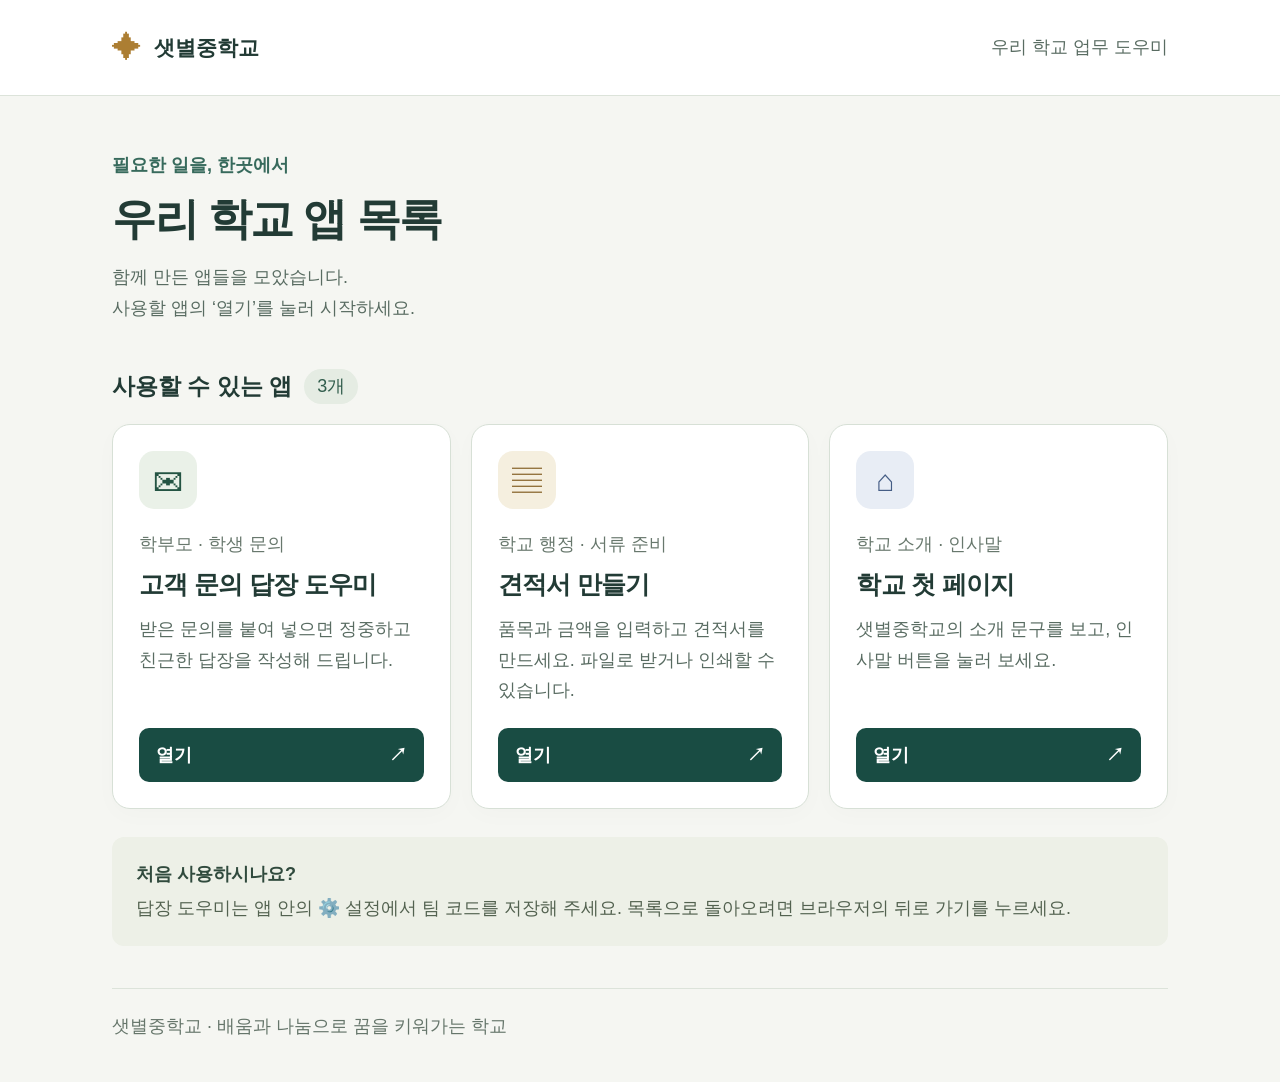
==== index.html @ c0910dc5 "Add school app catalog and three standalone apps" ====
<!doctype html>
<html lang="ko">
<head>
  <meta charset="utf-8">
  <meta name="viewport" content="width=device-width, initial-scale=1">
  <meta name="theme-color" content="#194c43">
  <title>앱 목록 · 샛별중학교</title>
  <!-- 설치 없이 이 파일과 각 앱 폴더만으로 열립니다. -->
  <style>
    *{box-sizing:border-box}body{margin:0;background:#f5f6f2;color:#223b35;font-family:"맑은 고딕","Apple SD Gothic Neo",sans-serif;font-size:18px;line-height:1.7}header{border-bottom:1px solid #dce3da;background:#fff}.bar{max-width:1120px;margin:auto;padding:22px 32px;display:flex;gap:12px;align-items:center}.mark{font-size:30px;color:#ac7e33}.bar strong{font-size:21px}.bar>span:last-child{margin-left:auto;color:#596c62}main{max-width:1120px;margin:auto;padding:54px 32px 40px}.eyebrow{color:#376a5c;font-weight:700;margin:0 0 8px}h1{font-size:44px;line-height:1.35;letter-spacing:-1.5px;margin:0 0 14px}.lead{color:#596c62;margin:0;max-width:660px}.section-head{display:flex;align-items:center;gap:12px;margin:44px 0 18px}h2{font-size:23px;margin:0}.count{background:#e5ece3;color:#315d4c;border-radius:30px;padding:2px 13px}.apps{display:grid;grid-template-columns:repeat(3,minmax(0,1fr));gap:20px}.app{background:white;border:1px solid #d7e0d6;border-radius:18px;padding:26px;display:flex;flex-direction:column;min-width:0;box-shadow:0 6px 24px #28463905}.icon{display:flex;align-items:center;justify-content:center;width:58px;height:58px;border-radius:15px;background:#eaf1e8;color:#245443;font-size:30px}.app:nth-child(2) .icon{background:#f5efdf;color:#856126}.app:nth-child(3) .icon{background:#e8edf5;color:#455d85}.category{font-size:18px;color:#68786d;margin:20px 0 6px}h3{font-size:25px;line-height:1.45;letter-spacing:-.7px;margin:0}.description{color:#596c62;margin:12px 0 22px;flex:1}.open{display:flex;align-items:center;justify-content:space-between;gap:12px;min-height:54px;padding:10px 17px;border-radius:10px;background:#194c43;color:#fff;text-decoration:none;font-size:18px;font-weight:700}.open:hover{background:#286354}.open:focus-visible{outline:3px solid #b57423;outline-offset:4px}.note{padding:22px 24px;background:#edf0e7;border-radius:12px;margin-top:28px;color:#536250}.note strong{display:block;color:#304a3d}footer{color:#66766b;border-top:1px solid #dce3da;margin-top:42px;padding-top:22px;font-size:18px}.note p{margin:4px 0 0}@media(max-width:850px){.apps{grid-template-columns:1fr}.app{padding:24px}.description{margin-bottom:20px}main{padding-top:34px}}@media(max-width:480px){.bar{padding:16px 20px;flex-wrap:wrap}.bar>span:last-child{margin-left:0;width:100%}main{padding:30px 20px}h1{font-size:34px}.section-head{margin-top:30px}.note{padding:20px}.app{padding:22px}}
  </style>
</head>
<body>
  <header><div class="bar"><span class="mark" aria-hidden="true">✦</span><strong>샛별중학교</strong><span>우리 학교 업무 도우미</span></div></header>
  <main>
    <p class="eyebrow">필요한 일을, 한곳에서</p>
    <h1>우리 학교 앱 목록</h1>
    <p class="lead">함께 만든 앱들을 모았습니다.<br>사용할 앱의 ‘열기’를 눌러 시작하세요.</p>
    <div class="section-head"><h2>사용할 수 있는 앱</h2><span class="count">3개</span></div>
    <nav class="apps" aria-label="학교 앱 목록">
      <article class="app"><div class="icon" aria-hidden="true">✉</div><p class="category">학부모 · 학생 문의</p><h3>고객 문의 답장 도우미</h3><p class="description">받은 문의를 붙여 넣으면 정중하고 친근한 답장을 작성해 드립니다.</p><a class="open" href="./reply/" aria-label="고객 문의 답장 도우미 열기">열기 <span aria-hidden="true">↗</span></a></article>
      <article class="app"><div class="icon" aria-hidden="true">▤</div><p class="category">학교 행정 · 서류 준비</p><h3>견적서 만들기</h3><p class="description">품목과 금액을 입력하고 견적서를 만드세요. 파일로 받거나 인쇄할 수 있습니다.</p><a class="open" href="./quote/" aria-label="견적서 만들기 열기">열기 <span aria-hidden="true">↗</span></a></article>
      <article class="app"><div class="icon" aria-hidden="true">⌂</div><p class="category">학교 소개 · 인사말</p><h3>학교 첫 페이지</h3><p class="description">샛별중학교의 소개 문구를 보고, 인사말 버튼을 눌러 보세요.</p><a class="open" href="./webapp/" aria-label="학교 첫 페이지 열기">열기 <span aria-hidden="true">↗</span></a></article>
    </nav>
    <aside class="note"><strong>처음 사용하시나요?</strong><p>답장 도우미는 앱 안의 ⚙️ 설정에서 팀 코드를 저장해 주세요. 목록으로 돌아오려면 브라우저의 뒤로 가기를 누르세요.</p></aside>
    <footer>샛별중학교 · 배움과 나눔으로 꿈을 키워가는 학교</footer>
  </main>
</body>
</html>
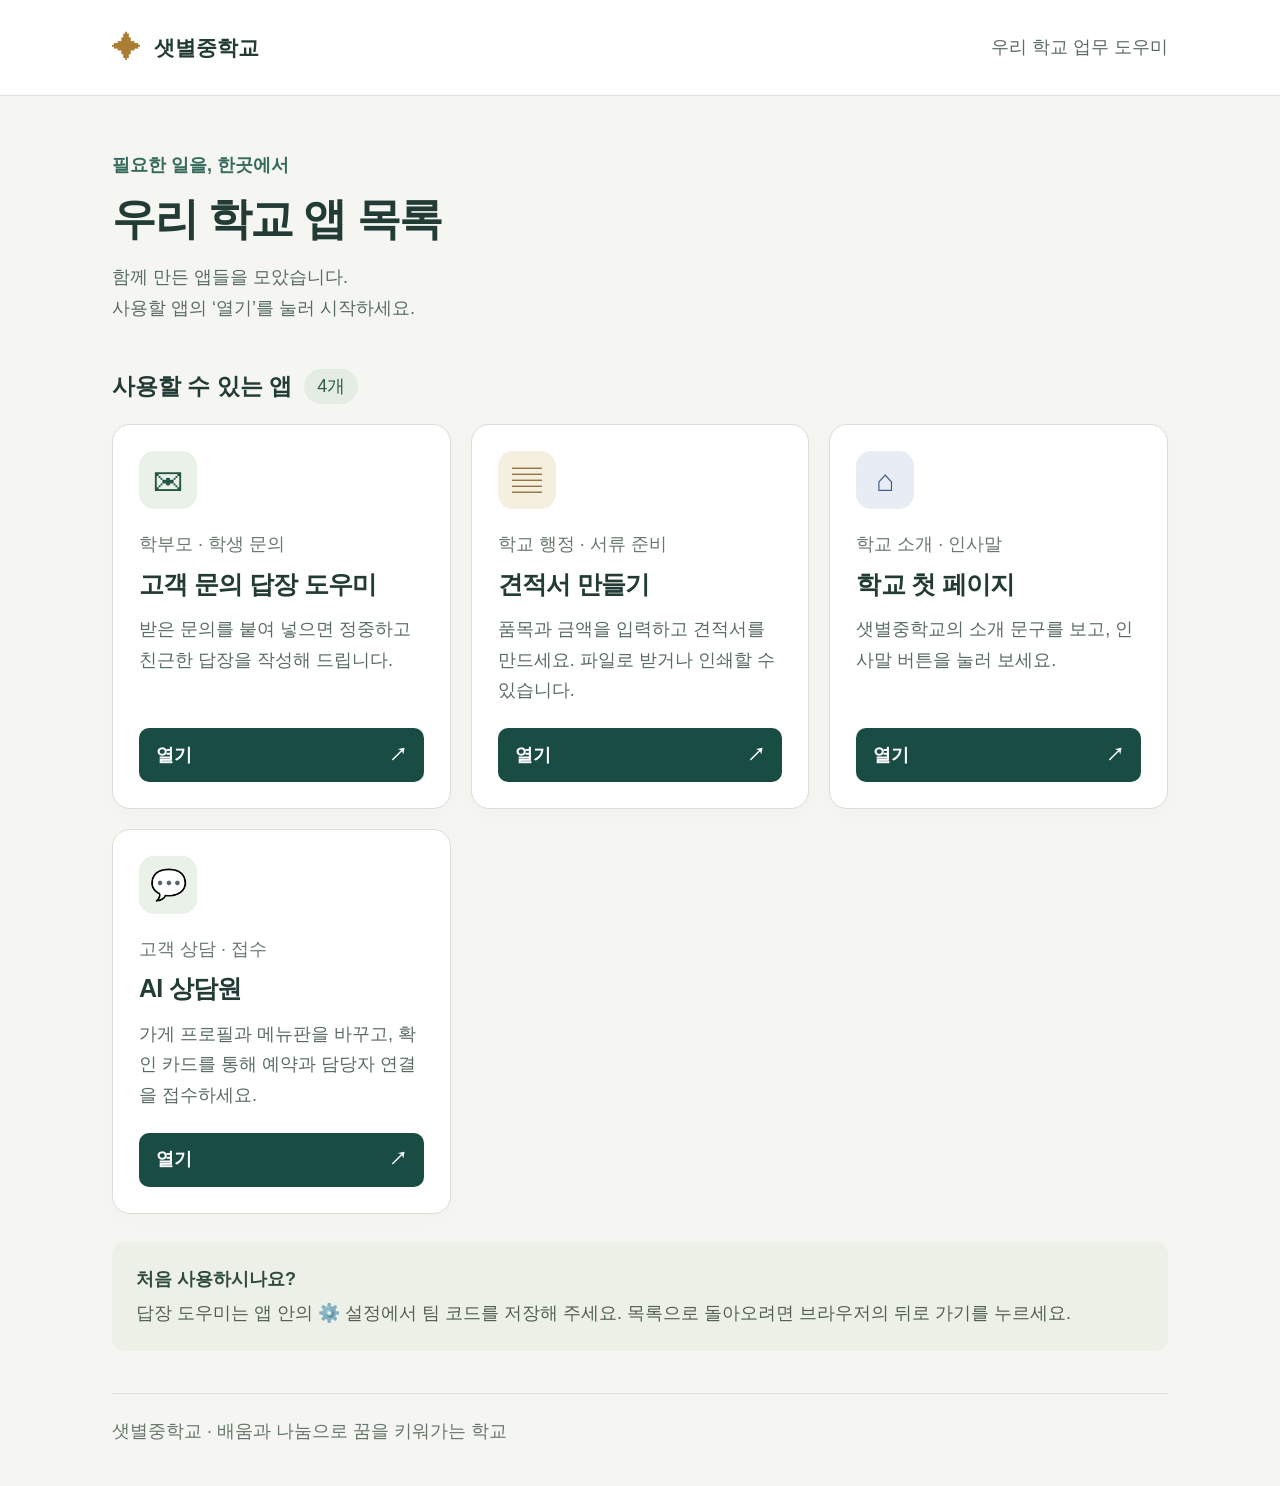
==== commit 81ab32fd: "Add configurable AI counselor to the school app catalog" ====
--- a/index.html
+++ b/index.html
@@ -16,11 +16,12 @@
     <p class="eyebrow">필요한 일을, 한곳에서</p>
     <h1>우리 학교 앱 목록</h1>
     <p class="lead">함께 만든 앱들을 모았습니다.<br>사용할 앱의 ‘열기’를 눌러 시작하세요.</p>
-    <div class="section-head"><h2>사용할 수 있는 앱</h2><span class="count">3개</span></div>
+    <div class="section-head"><h2>사용할 수 있는 앱</h2><span class="count">4개</span></div>
     <nav class="apps" aria-label="학교 앱 목록">
       <article class="app"><div class="icon" aria-hidden="true">✉</div><p class="category">학부모 · 학생 문의</p><h3>고객 문의 답장 도우미</h3><p class="description">받은 문의를 붙여 넣으면 정중하고 친근한 답장을 작성해 드립니다.</p><a class="open" href="./reply/" aria-label="고객 문의 답장 도우미 열기">열기 <span aria-hidden="true">↗</span></a></article>
       <article class="app"><div class="icon" aria-hidden="true">▤</div><p class="category">학교 행정 · 서류 준비</p><h3>견적서 만들기</h3><p class="description">품목과 금액을 입력하고 견적서를 만드세요. 파일로 받거나 인쇄할 수 있습니다.</p><a class="open" href="./quote/" aria-label="견적서 만들기 열기">열기 <span aria-hidden="true">↗</span></a></article>
       <article class="app"><div class="icon" aria-hidden="true">⌂</div><p class="category">학교 소개 · 인사말</p><h3>학교 첫 페이지</h3><p class="description">샛별중학교의 소개 문구를 보고, 인사말 버튼을 눌러 보세요.</p><a class="open" href="./webapp/" aria-label="학교 첫 페이지 열기">열기 <span aria-hidden="true">↗</span></a></article>
+      <article class="app"><div class="icon" aria-hidden="true">💬</div><p class="category">고객 상담 · 접수</p><h3>AI 상담원</h3><p class="description">가게 프로필과 메뉴판을 바꾸고, 확인 카드를 통해 예약과 담당자 연결을 접수하세요.</p><a class="open" href="./bot/" aria-label="AI 상담원 열기">열기 <span aria-hidden="true">↗</span></a></article>
     </nav>
     <aside class="note"><strong>처음 사용하시나요?</strong><p>답장 도우미는 앱 안의 ⚙️ 설정에서 팀 코드를 저장해 주세요. 목록으로 돌아오려면 브라우저의 뒤로 가기를 누르세요.</p></aside>
     <footer>샛별중학교 · 배움과 나눔으로 꿈을 키워가는 학교</footer>
